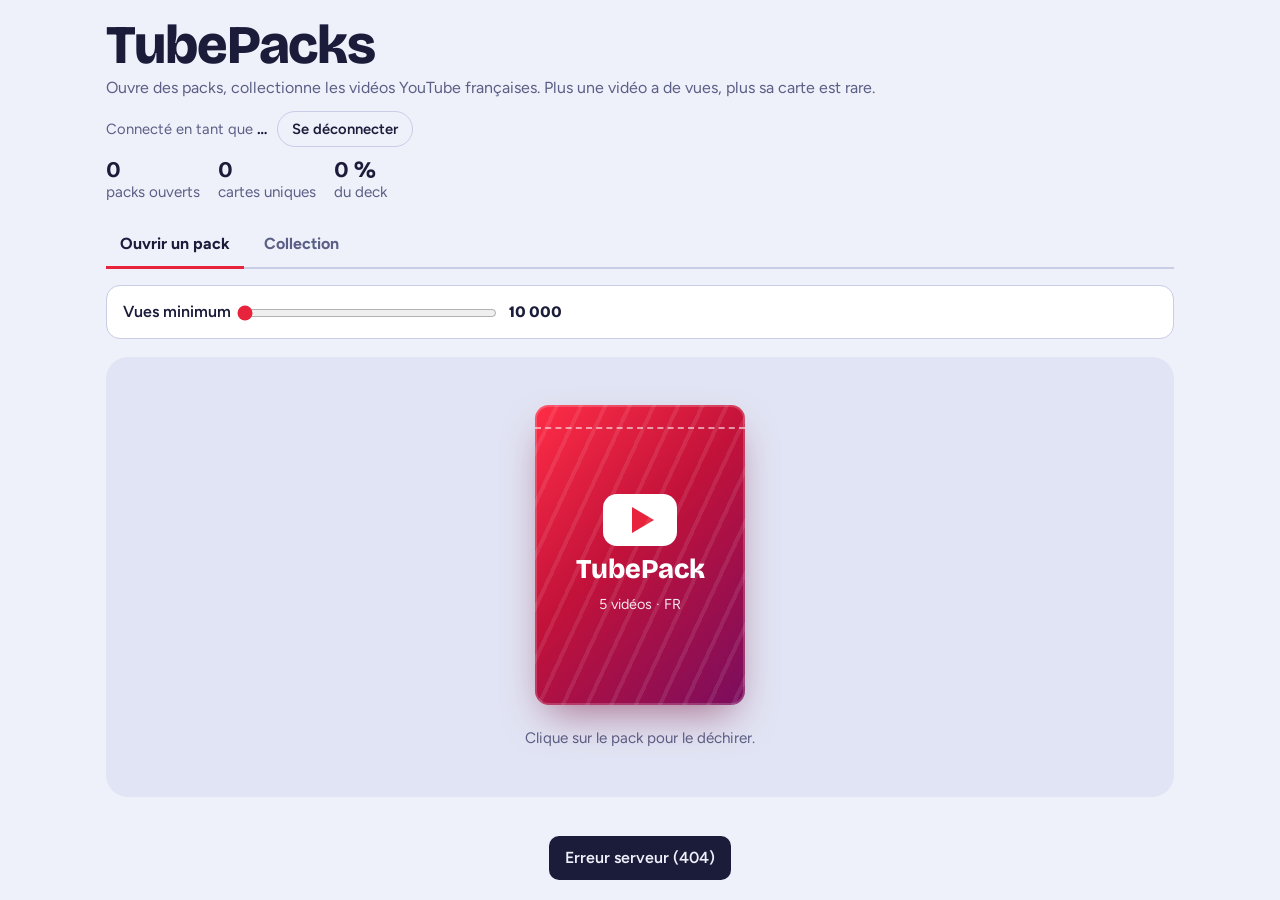
==== web/static/index.html @ 4125d437 "init" ====
<!DOCTYPE html>
<html lang="fr">
<head>
<meta charset="utf-8">
<meta name="viewport" content="width=device-width, initial-scale=1">
<title>TubePacks</title>
<link rel="icon" href="data:image/svg+xml,<svg xmlns=%22http://www.w3.org/2000/svg%22 viewBox=%220 0 100 100%22><text y=%22.9em%22 font-size=%2290%22>🎴</text></svg>">
<link rel="preconnect" href="https://fonts.googleapis.com">
<link rel="preconnect" href="https://fonts.gstatic.com" crossorigin>
<link href="https://fonts.googleapis.com/css2?family=Bricolage+Grotesque:opsz,wght@12..96,500;12..96,800&family=Figtree:wght@400;600;700&display=swap" rel="stylesheet">
<style>
:root{
  --bg:#EEF0FA; --table:#E1E4F4; --ink:#1A1C3A; --muted:#5B5F85; --line:#C9CDE6; --panel:#FFFFFF;
  --c:#8C97AB; --r:#2F8FE0; --e:#9B4DE8; --l:#E0A020; --m:#E8457A;
  --accent:#E8243C;
  --display:"Bricolage Grotesque", "Arial Rounded MT Bold", system-ui, sans-serif;
  --body:"Figtree", "Segoe UI", system-ui, sans-serif;
}
@media (prefers-color-scheme: dark){
  :root:not([data-theme="light"]){
    --bg:#12152E; --table:#1A1E40; --ink:#EDEEFF; --muted:#9EA3CF; --line:#2E3463; --panel:#20254D;
    --c:#A3AEC2; --r:#4AA8F5; --e:#B777F7; --l:#F5C04A; --m:#FF6B9A; --accent:#FF3B52;
  }
}
:root[data-theme="dark"]{
  --bg:#12152E; --table:#1A1E40; --ink:#EDEEFF; --muted:#9EA3CF; --line:#2E3463; --panel:#20254D;
  --c:#A3AEC2; --r:#4AA8F5; --e:#B777F7; --l:#F5C04A; --m:#FF6B9A; --accent:#FF3B52;
}
*{box-sizing:border-box}
html,body{margin:0}
body{background:var(--bg);color:var(--ink);font-family:var(--body);font-size:16px;line-height:1.5;min-height:100vh}
button{font:inherit;cursor:pointer}
:focus-visible{outline:3px solid var(--r);outline-offset:3px}
.wrap{max-width:1100px;margin:0 auto;padding:20px 16px 60px}

header{display:flex;flex-wrap:wrap;align-items:flex-end;justify-content:space-between;gap:16px;margin-bottom:18px}
h1{font-family:var(--display);font-weight:800;font-size:clamp(2rem,6vw,3.4rem);line-height:.95;margin:0;letter-spacing:-.02em}
h1 small{display:block;font-family:var(--body);font-weight:400;font-size:1rem;color:var(--muted);letter-spacing:0;margin-top:8px}
.stats{display:flex;gap:18px;color:var(--muted);font-size:.95rem}
.stats b{color:var(--ink);font-family:var(--display);font-size:1.4rem;display:block;line-height:1}

.tabs{display:flex;gap:6px;margin:0 0 16px;border-bottom:2px solid var(--line)}
.tabs button{background:none;border:0;padding:10px 14px;color:var(--muted);font-weight:700;border-bottom:3px solid transparent;margin-bottom:-2px}
.tabs button[aria-selected="true"]{color:var(--ink);border-color:var(--accent)}

.controls{display:flex;flex-wrap:wrap;gap:14px 24px;align-items:center;background:var(--panel);border:1px solid var(--line);border-radius:14px;padding:14px 16px;margin-bottom:18px}
.controls label{font-weight:600}
.controls input[type=range]{width:min(260px,60vw);accent-color:var(--accent);vertical-align:middle}
.controls output{font-family:var(--display);font-weight:800;margin-left:6px}
.pool{color:var(--muted);font-size:.92rem}
.ghost{background:transparent;border:1px solid var(--line);color:var(--ink);border-radius:999px;padding:6px 14px;font-weight:600}
.ghost:hover{border-color:var(--ink)}

/* Table / pack */
.table{background:var(--table);border-radius:22px;padding:28px 16px;min-height:440px;display:flex;flex-direction:column;align-items:center;justify-content:center;gap:22px;position:relative;overflow:hidden}
.pack{width:210px;height:300px;border:0;padding:0;border-radius:14px;position:relative;background:
  linear-gradient(135deg,#FF2D46 0%,#C2123A 45%,#7A0D5E 100%);color:#fff;box-shadow:0 18px 40px -12px rgba(120,10,50,.55), inset 0 0 0 2px rgba(255,255,255,.18);
  display:flex;flex-direction:column;align-items:center;justify-content:center;gap:10px;transition:transform .2s}
.pack::before{content:"";position:absolute;inset:0;border-radius:inherit;background:repeating-linear-gradient(115deg,rgba(255,255,255,0) 0 18px,rgba(255,255,255,.09) 18px 22px);pointer-events:none}
.pack::after{content:"";position:absolute;left:0;right:0;top:22px;border-top:2px dashed rgba(255,255,255,.55)}
.pack:hover{transform:translateY(-4px) rotate(-1.5deg)}
.pack .play{width:74px;height:52px;background:#fff;border-radius:14px;display:grid;place-items:center}
.pack .play i{width:0;height:0;border-left:22px solid #E8243C;border-top:13px solid transparent;border-bottom:13px solid transparent;margin-left:5px}
.pack .pname{font-family:var(--display);font-weight:800;font-size:1.7rem;line-height:1}
.pack .psub{font-size:.9rem;opacity:.9}
.pack.tearing{animation:tear .55s ease-in forwards}
@keyframes tear{30%{transform:scale(1.06) rotate(2deg)}100%{transform:translateY(-40px) scale(.7);opacity:0}}
.hint{color:var(--muted);font-size:.95rem;margin:0;text-align:center}

.hand{display:flex;flex-wrap:wrap;justify-content:center;gap:14px;perspective:1200px}
.slot{width:180px;height:262px;position:relative;cursor:pointer;animation:deal .45s backwards}
@keyframes deal{from{transform:translateY(60px) scale(.8);opacity:0}}
.inner{position:absolute;inset:0;transform-style:preserve-3d;transition:transform .6s cubic-bezier(.2,.8,.2,1)}
.slot.flipped{cursor:default}
.slot.flipped .inner{transform:rotateY(180deg)}
.face{position:absolute;inset:0;-webkit-backface-visibility:hidden;backface-visibility:hidden;border-radius:14px}
.back{background:linear-gradient(135deg,#C2123A,#5A0C4A);box-shadow:inset 0 0 0 6px rgba(255,255,255,.14);display:grid;place-items:center}
.back span{width:56px;height:40px;background:rgba(255,255,255,.9);border-radius:11px;display:grid;place-items:center}
.back span i{border-left:17px solid #C2123A;border-top:10px solid transparent;border-bottom:10px solid transparent;margin-left:4px}
.front{transform:rotateY(180deg)}

/* Card */
.card{--t:var(--c);width:100%;height:100%;border-radius:14px;background:var(--panel);border:3px solid var(--t);display:flex;flex-direction:column;overflow:hidden;text-align:left;position:relative;color:var(--ink)}
.card.R{--t:var(--r)} .card.E{--t:var(--e)} .card.L{--t:var(--l)} .card.M{--t:var(--m)}
.card.M::after,.card.L::after{content:"";position:absolute;inset:0;pointer-events:none;mix-blend-mode:overlay;opacity:.55;
  background:linear-gradient(115deg,transparent 20%,rgba(255,255,255,.7) 35%,transparent 50%,rgba(255,200,255,.5) 65%,transparent 80%);background-size:250% 100%;animation:shine 3.2s linear infinite}
.card.M::after{background:linear-gradient(115deg,#ff6b9a55,#ffd16655,#6bffd955,#6b8cff55,#e36bff55,#ff6b9a55);background-size:300% 100%;opacity:.8;mix-blend-mode:color-dodge}
@keyframes shine{to{background-position:-250% 0}}
.thumb{aspect-ratio:16/9;display:grid;place-items:center;font-size:2.4rem;position:relative;flex:none}
.thumb img{position:absolute;inset:0;width:100%;height:100%;object-fit:cover}
.thumb .dur{position:absolute;right:6px;bottom:6px;background:rgba(0,0,0,.75);color:#fff;font-size:.7rem;font-weight:700;padding:1px 5px;border-radius:4px}
.cbody{padding:8px 10px 10px;display:flex;flex-direction:column;gap:4px;flex:1;min-height:0}
.ctitle{font-weight:700;font-size:.9rem;line-height:1.2;display:-webkit-box;-webkit-line-clamp:3;-webkit-box-orient:vertical;overflow:hidden}
.cchan{color:var(--muted);font-size:.8rem;white-space:nowrap;overflow:hidden;text-overflow:ellipsis}
.cfoot{margin-top:auto;display:flex;flex-wrap:wrap;justify-content:space-between;align-items:baseline;gap:4px 6px}
.views{font-family:var(--display);font-weight:800;font-size:1.1rem;white-space:nowrap}
.likes{color:var(--muted);font-size:.75rem}
.views small{font-family:var(--body);font-weight:400;font-size:.72rem;color:var(--muted)}
.tier{font-size:.72rem;font-weight:700;color:#fff;background:var(--t);padding:2px 8px;border-radius:999px}
.card a{position:absolute;inset:0;z-index:2}
.card a span{position:absolute;width:1px;height:1px;overflow:hidden;clip:rect(0 0 0 0)}
.newbadge{position:absolute;top:6px;left:6px;z-index:3;background:var(--accent);color:#fff;font-size:.7rem;font-weight:800;padding:2px 7px;border-radius:6px}

.actions{display:flex;gap:10px;flex-wrap:wrap;justify-content:center}
.primary{background:var(--accent);color:#fff;border:0;border-radius:999px;padding:11px 22px;font-weight:700}
.primary:hover{filter:brightness(1.08)}

/* Odds */
.odds{display:flex;flex-wrap:wrap;gap:8px 16px;margin-top:14px;color:var(--muted);font-size:.88rem;justify-content:center}
.odds span::before{content:"";display:inline-block;width:10px;height:10px;border-radius:3px;background:var(--dot);margin-right:6px;vertical-align:-1px}

/* Collection */
.cgrid{display:grid;grid-template-columns:repeat(auto-fill,minmax(150px,1fr));gap:12px}
.cgrid .cell{height:230px;position:relative}
.cgrid .count{position:absolute;top:-6px;right:-6px;z-index:4;background:var(--ink);color:var(--bg);font-weight:800;font-size:.75rem;border-radius:999px;padding:1px 8px}
.locked{height:100%;border-radius:14px;border:2px dashed var(--line);display:flex;flex-direction:column;align-items:center;justify-content:center;gap:6px;color:var(--muted);font-size:.85rem;text-align:center;padding:10px}
.locked b{font-family:var(--display);font-size:1.6rem;color:var(--line)}
.filters{display:flex;flex-wrap:wrap;gap:8px;margin-bottom:14px}
.chip{background:var(--panel);border:1px solid var(--line);color:var(--ink);border-radius:999px;padding:5px 12px;font-size:.88rem;font-weight:600}
.chip[aria-pressed="true"]{background:var(--ink);color:var(--bg);border-color:var(--ink)}
.empty{padding:40px 10px;text-align:center;color:var(--muted)}

.note{margin-top:22px;color:var(--muted);font-size:.85rem;max-width:70ch}
.note code{background:var(--panel);border:1px solid var(--line);padding:0 4px;border-radius:4px}
.toast{position:fixed;left:50%;bottom:20px;transform:translateX(-50%);background:var(--ink);color:var(--bg);padding:10px 16px;border-radius:10px;font-weight:600;opacity:0;transition:opacity .25s;pointer-events:none;z-index:10}
.toast.show{opacity:1}
[hidden]{display:none!important}

@media (max-width:520px){
  .slot{width:44vw;height:64vw}
  .cgrid{grid-template-columns:repeat(2,1fr)}
}
@media (prefers-reduced-motion:reduce){
  *,*::before,*::after{animation:none!important;transition:none!important}
}

.userbar{display:flex;align-items:center;gap:10px;color:var(--muted);font-size:.92rem}
.userbar b{color:var(--ink)}
.more{display:flex;justify-content:center;margin-top:16px}
.status{font-size:.85rem;color:var(--muted)}
</style>
</head>
<body>
<div class="wrap">
  <header>
    <h1>TubePacks<small>Ouvre des packs, collectionne les vidéos YouTube françaises. Plus une vidéo a de vues, plus sa carte est rare.</small></h1>
    <div>
      <div class="userbar"><span>Connecté en tant que <b id="uname">…</b></span><button class="ghost" id="logout">Se déconnecter</button></div>
      <div class="stats" style="margin-top:12px">
        <div><b id="sPacks">0</b>packs ouverts</div>
        <div><b id="sOwned">0</b>cartes uniques</div>
        <div><b id="sPct">0 %</b>du deck</div>
      </div>
    </div>
  </header>

  <div class="tabs" role="tablist">
    <button role="tab" aria-selected="true" data-tab="open">Ouvrir un pack</button>
    <button role="tab" aria-selected="false" data-tab="coll">Collection</button>
  </div>

  <div class="controls">
    <div>
      <label for="minViews">Vues minimum</label>
      <input type="range" id="minViews" min="4" max="8.5" step="0.05" value="4">
      <output id="minOut">10 000</output>
    </div>
    <span class="pool" id="poolInfo"></span>
    <span style="flex:1"></span>
    <span class="status" id="crawlInfo"></span>
  </div>

  <section id="tab-open">
    <div class="table" id="table"></div>
    <div class="odds" id="odds"></div>
  </section>

  <section id="tab-coll" hidden>
    <div class="filters" id="collFilters"></div>
    <div class="cgrid" id="cgrid"></div>
    <div class="more" id="more"></div>
  </section>
</div>
<div class="toast" id="toast" role="status" aria-live="polite"></div>

<script>
(function(){
const CAT={musique:["🎵","#FF5E7E","#7B2FF7"],aventure:["🏔️","#2BC0A9","#1B4F9C"],divertissement:["🎮","#FFB23F","#FF4D4D"],humour:["😂","#FFD84D","#FF7A3D"],actu:["📰","#5AA9FF","#2B3A8F"],science:["🔬","#3DD6D0","#2656C9"],tech:["💻","#62E08A","#1C6B8A"],nature:["🌿","#7EDC6A","#2A6F3E"],autre:["▶️","#FF4D5E","#6B1A3A"]};
let TIERS=[],META={min_views:10000},minLog=4,collFilter="all",collCards=[],collShown=60,collTiers=[];

const $=s=>document.querySelector(s);
const fmt=n=>n>=1e9?(n/1e9).toLocaleString("fr-FR",{maximumFractionDigits:1})+" Md":n>=1e6?(n/1e6).toLocaleString("fr-FR",{maximumFractionDigits:1})+" M":n>=1e3?Math.round(n/1e3).toLocaleString("fr-FR")+" k":String(n);
const esc=s=>String(s).replace(/[&<>"']/g,c=>({"&":"&amp;","<":"&lt;",">":"&gt;",'"':"&quot;","'":"&#39;"}[c]));
const minViews=()=>Math.max(META.min_views,Math.round(Math.pow(10,minLog)));
const tierName=k=>(TIERS.find(t=>t.key===k)||{}).name||k;
function toast(m){const t=$("#toast");t.textContent=m;t.classList.add("show");clearTimeout(toast._t);toast._t=setTimeout(()=>t.classList.remove("show"),2400)}
try{const v=parseFloat(localStorage.getItem("tp:minLog"));if(v>=4&&v<=8.5)minLog=v}catch(e){}

async function api(path,body){
  const opts=body===undefined?{credentials:"same-origin"}:{method:"POST",credentials:"same-origin",headers:{"Content-Type":"application/json"},body:JSON.stringify(body)};
  const res=await fetch(path,opts);
  if(res.status===401){location.href="/login";throw new Error("401")}
  const data=await res.json().catch(()=>({}));
  if(!res.ok) throw new Error(typeof data.detail==="string"?data.detail:"Erreur serveur ("+res.status+")");
  return data;
}

function cardHTML(v){
  const [emo,a,b]=CAT[v.category]||CAT.autre, id=encodeURIComponent(v.id);
  return `<div class="card ${v.tier}">
    ${v.new?'<span class="newbadge">Nouveau</span>':""}
    <div class="thumb" style="background:linear-gradient(135deg,${a},${b})"><span aria-hidden="true">${emo}</span>
      <img src="https://i.ytimg.com/vi/${id}/mqdefault.jpg" alt="" loading="lazy"></div>
    <div class="cbody">
      <div class="ctitle">${esc(v.title)}</div>
      <div class="cchan">${esc(v.channel)}${v.year?" ("+esc(v.year)+")":""}</div>
      ${v.likes!=null?`<div class="likes">👍 ${fmt(v.likes)} j'aime</div>`:""}
      <div class="cfoot"><span class="views">${fmt(v.views)} <small>vues</small></span><span class="tier">${esc(tierName(v.tier))}</span></div>
    </div>
    <a href="https://youtu.be/${id}" target="_blank" rel="noopener"><span>Voir « ${esc(v.title)} » sur YouTube</span></a>
  </div>`;
}
// Miniature introuvable : on laisse le fond coloré (pas de onerror inline, compatible CSP)
document.addEventListener("error",e=>{if(e.target.tagName==="IMG"&&e.target.closest(".thumb"))e.target.remove()},true);

/* ---------- Pack ---------- */
function renderPack(){
  $("#table").innerHTML=`<button class="pack" id="packBtn" aria-label="Ouvrir un pack de 5 cartes">
      <span class="play"><i></i></span><span class="pname">TubePack</span><span class="psub">5 vidéos · FR</span></button>
    <p class="hint">Clique sur le pack pour le déchirer.</p>`;
  $("#packBtn").onclick=openPack;
}
async function openPack(){
  const btn=$("#packBtn"); btn.disabled=true; btn.classList.add("tearing");
  let data;
  try{[data]=await Promise.all([api("/api/packs/open",{min_views:minViews()}),new Promise(r=>setTimeout(r,520))])}
  catch(e){toast(e.message);renderPack();return}
  const hand=data.cards;
  $("#table").innerHTML=`<div class="hand">${hand.map((v,i)=>`
    <div class="slot" role="button" tabindex="0" style="animation-delay:${i*80}ms" aria-label="Retourner la carte ${i+1}">
      <div class="inner"><div class="face back"><span><i></i></span></div>
      <div class="face front">${cardHTML(v)}</div></div>
    </div>`).join("")}</div>
    <div class="actions"><button class="ghost" id="flipAll">Tout retourner</button><button class="primary" id="again">Ouvrir un autre pack</button></div>`;
  const slots=[...document.querySelectorAll(".slot")];
  slots.forEach((s,i)=>{
    s.addEventListener("click",e=>{if(!s.classList.contains("flipped")){e.preventDefault();s.classList.add("flipped");s.setAttribute("aria-label",hand[i].title);s.removeAttribute("role");s.removeAttribute("tabindex")}});
    s.addEventListener("keydown",e=>{if((e.key==="Enter"||e.key===" ")&&!s.classList.contains("flipped")){e.preventDefault();s.click()}});
  });
  $("#flipAll").onclick=()=>slots.forEach((s,i)=>setTimeout(()=>{if(!s.classList.contains("flipped"))s.click()},i*140));
  $("#again").onclick=renderPack;
  const best=hand[hand.length-1];
  if(best&&(best.tier==="M"||best.tier==="L"))toast(`Carte ${tierName(best.tier).toLowerCase()} dans ce pack !`);
  loadMe(); loadColl();
}

/* ---------- Collection ---------- */
async function loadColl(){
  try{const d=await api("/api/collection?min_views="+minViews());collCards=d.cards;collTiers=d.tiers;renderColl()}
  catch(e){if(e.message!=="401")toast(e.message)}
}
function renderColl(){
  const total=collTiers.reduce((s,t)=>s+t.total,0);
  $("#sPct").textContent=(total?Math.round(collCards.length/total*100):0)+" %";
  if($("#tab-coll").hidden)return;
  $("#collFilters").innerHTML=[{key:"all",name:"Toutes",owned:collCards.length,total},...collTiers].map(t=>
    `<button class="chip" data-f="${t.key}" aria-pressed="${collFilter===t.key}">${t.name} ${t.owned}/${t.total.toLocaleString("fr-FR")}</button>`).join("");
  document.querySelectorAll(".chip").forEach(c=>c.onclick=()=>{collFilter=c.dataset.f;collShown=60;renderColl()});
  const list=collFilter==="all"?collCards:collCards.filter(v=>v.tier===collFilter);
  $("#cgrid").innerHTML=list.length?list.slice(0,collShown).map(v=>`<div class="cell">${v.count>1?`<span class="count">×${v.count}</span>`:""}${cardHTML(v)}</div>`).join("")
    :`<p class="empty">Aucune carte ici pour l'instant. Ouvre des packs pour remplir ta collection.</p>`;
  $("#more").innerHTML=list.length>collShown?`<button class="ghost" id="moreBtn">Afficher plus (${list.length-collShown} restantes)</button>`:"";
  if($("#moreBtn"))$("#moreBtn").onclick=()=>{collShown+=60;renderColl()};
}

/* ---------- Infos ---------- */
async function loadMe(){
  try{const me=await api("/api/me");$("#uname").textContent=me.username;$("#sPacks").textContent=me.packs.toLocaleString("fr-FR");$("#sOwned").textContent=me.unique.toLocaleString("fr-FR")}catch(e){}
}
async function loadMeta(){
  try{
    META=await api("/api/meta");TIERS=META.tiers;syncSlider();
    $("#poolInfo").textContent=`${META.videos.toLocaleString("fr-FR")} vidéos au total`;
    if(META.last_crawl){const m=Math.round((Date.now()/1000-META.last_crawl)/60);$("#crawlInfo").textContent=`Dernière recherche de vidéos : il y a ${m<1?"moins d'une":m} min`}
    else $("#crawlInfo").textContent="Première recherche de vidéos en cours";
    const w=TIERS.reduce((s,t)=>s+t.weight,0),dots={M:"--m",L:"--l",E:"--e",R:"--r",C:"--c"};
    $("#odds").innerHTML=TIERS.slice().reverse().map(t=>`<span style="--dot:var(${dots[t.key]})">${t.name} (${fmt(Math.max(t.min,META.min_views))}+) : ${(t.weight/w*100).toLocaleString("fr-FR",{maximumFractionDigits:1})} %</span>`).join("");
  }catch(e){}
}

function syncSlider(){$("#minViews").value=minLog;$("#minOut").textContent=minViews().toLocaleString("fr-FR")}
let collTimer;
$("#minViews").addEventListener("input",e=>{
  minLog=parseFloat(e.target.value);try{localStorage.setItem("tp:minLog",minLog)}catch(err){}
  syncSlider();clearTimeout(collTimer);collTimer=setTimeout(loadColl,300);
});
document.querySelectorAll(".tabs button").forEach(b=>b.onclick=()=>{
  document.querySelectorAll(".tabs button").forEach(x=>x.setAttribute("aria-selected",x===b));
  $("#tab-open").hidden=b.dataset.tab!=="open";$("#tab-coll").hidden=b.dataset.tab!=="coll";
  if(b.dataset.tab==="coll")renderColl();else if(!document.querySelector(".hand"))renderPack();
});
$("#logout").onclick=async()=>{try{await api("/api/logout",{})}catch(e){}location.href="/login"};

syncSlider();renderPack();loadMe();loadMeta();loadColl();
setInterval(loadMeta,60000);
})();
</script>
</body>
</html>
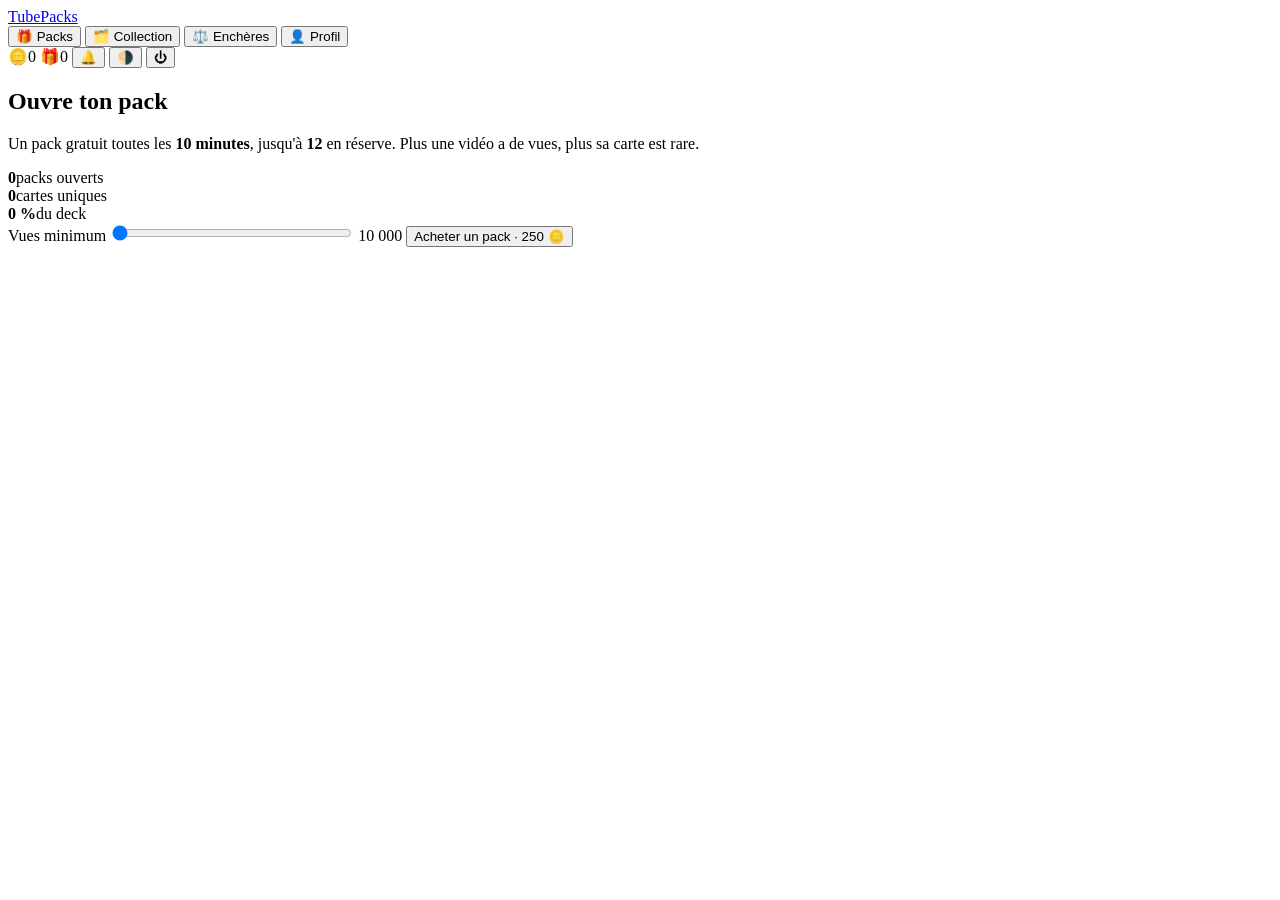
==== commit 7636bbf2: "changes" ====
--- a/web/static/index.html
+++ b/web/static/index.html
@@ -7,303 +7,145 @@
 <link rel="icon" href="data:image/svg+xml,<svg xmlns=%22http://www.w3.org/2000/svg%22 viewBox=%220 0 100 100%22><text y=%22.9em%22 font-size=%2290%22>🎴</text></svg>">
 <link rel="preconnect" href="https://fonts.googleapis.com">
 <link rel="preconnect" href="https://fonts.gstatic.com" crossorigin>
-<link href="https://fonts.googleapis.com/css2?family=Bricolage+Grotesque:opsz,wght@12..96,500;12..96,800&family=Figtree:wght@400;600;700&display=swap" rel="stylesheet">
-<style>
-:root{
-  --bg:#EEF0FA; --table:#E1E4F4; --ink:#1A1C3A; --muted:#5B5F85; --line:#C9CDE6; --panel:#FFFFFF;
-  --c:#8C97AB; --r:#2F8FE0; --e:#9B4DE8; --l:#E0A020; --m:#E8457A;
-  --accent:#E8243C;
-  --display:"Bricolage Grotesque", "Arial Rounded MT Bold", system-ui, sans-serif;
-  --body:"Figtree", "Segoe UI", system-ui, sans-serif;
-}
-@media (prefers-color-scheme: dark){
-  :root:not([data-theme="light"]){
-    --bg:#12152E; --table:#1A1E40; --ink:#EDEEFF; --muted:#9EA3CF; --line:#2E3463; --panel:#20254D;
-    --c:#A3AEC2; --r:#4AA8F5; --e:#B777F7; --l:#F5C04A; --m:#FF6B9A; --accent:#FF3B52;
-  }
-}
-:root[data-theme="dark"]{
-  --bg:#12152E; --table:#1A1E40; --ink:#EDEEFF; --muted:#9EA3CF; --line:#2E3463; --panel:#20254D;
-  --c:#A3AEC2; --r:#4AA8F5; --e:#B777F7; --l:#F5C04A; --m:#FF6B9A; --accent:#FF3B52;
-}
-*{box-sizing:border-box}
-html,body{margin:0}
-body{background:var(--bg);color:var(--ink);font-family:var(--body);font-size:16px;line-height:1.5;min-height:100vh}
-button{font:inherit;cursor:pointer}
-:focus-visible{outline:3px solid var(--r);outline-offset:3px}
-.wrap{max-width:1100px;margin:0 auto;padding:20px 16px 60px}
-
-header{display:flex;flex-wrap:wrap;align-items:flex-end;justify-content:space-between;gap:16px;margin-bottom:18px}
-h1{font-family:var(--display);font-weight:800;font-size:clamp(2rem,6vw,3.4rem);line-height:.95;margin:0;letter-spacing:-.02em}
-h1 small{display:block;font-family:var(--body);font-weight:400;font-size:1rem;color:var(--muted);letter-spacing:0;margin-top:8px}
-.stats{display:flex;gap:18px;color:var(--muted);font-size:.95rem}
-.stats b{color:var(--ink);font-family:var(--display);font-size:1.4rem;display:block;line-height:1}
-
-.tabs{display:flex;gap:6px;margin:0 0 16px;border-bottom:2px solid var(--line)}
-.tabs button{background:none;border:0;padding:10px 14px;color:var(--muted);font-weight:700;border-bottom:3px solid transparent;margin-bottom:-2px}
-.tabs button[aria-selected="true"]{color:var(--ink);border-color:var(--accent)}
-
-.controls{display:flex;flex-wrap:wrap;gap:14px 24px;align-items:center;background:var(--panel);border:1px solid var(--line);border-radius:14px;padding:14px 16px;margin-bottom:18px}
-.controls label{font-weight:600}
-.controls input[type=range]{width:min(260px,60vw);accent-color:var(--accent);vertical-align:middle}
-.controls output{font-family:var(--display);font-weight:800;margin-left:6px}
-.pool{color:var(--muted);font-size:.92rem}
-.ghost{background:transparent;border:1px solid var(--line);color:var(--ink);border-radius:999px;padding:6px 14px;font-weight:600}
-.ghost:hover{border-color:var(--ink)}
-
-/* Table / pack */
-.table{background:var(--table);border-radius:22px;padding:28px 16px;min-height:440px;display:flex;flex-direction:column;align-items:center;justify-content:center;gap:22px;position:relative;overflow:hidden}
-.pack{width:210px;height:300px;border:0;padding:0;border-radius:14px;position:relative;background:
-  linear-gradient(135deg,#FF2D46 0%,#C2123A 45%,#7A0D5E 100%);color:#fff;box-shadow:0 18px 40px -12px rgba(120,10,50,.55), inset 0 0 0 2px rgba(255,255,255,.18);
-  display:flex;flex-direction:column;align-items:center;justify-content:center;gap:10px;transition:transform .2s}
-.pack::before{content:"";position:absolute;inset:0;border-radius:inherit;background:repeating-linear-gradient(115deg,rgba(255,255,255,0) 0 18px,rgba(255,255,255,.09) 18px 22px);pointer-events:none}
-.pack::after{content:"";position:absolute;left:0;right:0;top:22px;border-top:2px dashed rgba(255,255,255,.55)}
-.pack:hover{transform:translateY(-4px) rotate(-1.5deg)}
-.pack .play{width:74px;height:52px;background:#fff;border-radius:14px;display:grid;place-items:center}
-.pack .play i{width:0;height:0;border-left:22px solid #E8243C;border-top:13px solid transparent;border-bottom:13px solid transparent;margin-left:5px}
-.pack .pname{font-family:var(--display);font-weight:800;font-size:1.7rem;line-height:1}
-.pack .psub{font-size:.9rem;opacity:.9}
-.pack.tearing{animation:tear .55s ease-in forwards}
-@keyframes tear{30%{transform:scale(1.06) rotate(2deg)}100%{transform:translateY(-40px) scale(.7);opacity:0}}
-.hint{color:var(--muted);font-size:.95rem;margin:0;text-align:center}
-
-.hand{display:flex;flex-wrap:wrap;justify-content:center;gap:14px;perspective:1200px}
-.slot{width:180px;height:262px;position:relative;cursor:pointer;animation:deal .45s backwards}
-@keyframes deal{from{transform:translateY(60px) scale(.8);opacity:0}}
-.inner{position:absolute;inset:0;transform-style:preserve-3d;transition:transform .6s cubic-bezier(.2,.8,.2,1)}
-.slot.flipped{cursor:default}
-.slot.flipped .inner{transform:rotateY(180deg)}
-.face{position:absolute;inset:0;-webkit-backface-visibility:hidden;backface-visibility:hidden;border-radius:14px}
-.back{background:linear-gradient(135deg,#C2123A,#5A0C4A);box-shadow:inset 0 0 0 6px rgba(255,255,255,.14);display:grid;place-items:center}
-.back span{width:56px;height:40px;background:rgba(255,255,255,.9);border-radius:11px;display:grid;place-items:center}
-.back span i{border-left:17px solid #C2123A;border-top:10px solid transparent;border-bottom:10px solid transparent;margin-left:4px}
-.front{transform:rotateY(180deg)}
-
-/* Card */
-.card{--t:var(--c);width:100%;height:100%;border-radius:14px;background:var(--panel);border:3px solid var(--t);display:flex;flex-direction:column;overflow:hidden;text-align:left;position:relative;color:var(--ink)}
-.card.R{--t:var(--r)} .card.E{--t:var(--e)} .card.L{--t:var(--l)} .card.M{--t:var(--m)}
-.card.M::after,.card.L::after{content:"";position:absolute;inset:0;pointer-events:none;mix-blend-mode:overlay;opacity:.55;
-  background:linear-gradient(115deg,transparent 20%,rgba(255,255,255,.7) 35%,transparent 50%,rgba(255,200,255,.5) 65%,transparent 80%);background-size:250% 100%;animation:shine 3.2s linear infinite}
-.card.M::after{background:linear-gradient(115deg,#ff6b9a55,#ffd16655,#6bffd955,#6b8cff55,#e36bff55,#ff6b9a55);background-size:300% 100%;opacity:.8;mix-blend-mode:color-dodge}
-@keyframes shine{to{background-position:-250% 0}}
-.thumb{aspect-ratio:16/9;display:grid;place-items:center;font-size:2.4rem;position:relative;flex:none}
-.thumb img{position:absolute;inset:0;width:100%;height:100%;object-fit:cover}
-.thumb .dur{position:absolute;right:6px;bottom:6px;background:rgba(0,0,0,.75);color:#fff;font-size:.7rem;font-weight:700;padding:1px 5px;border-radius:4px}
-.cbody{padding:8px 10px 10px;display:flex;flex-direction:column;gap:4px;flex:1;min-height:0}
-.ctitle{font-weight:700;font-size:.9rem;line-height:1.2;display:-webkit-box;-webkit-line-clamp:3;-webkit-box-orient:vertical;overflow:hidden}
-.cchan{color:var(--muted);font-size:.8rem;white-space:nowrap;overflow:hidden;text-overflow:ellipsis}
-.cfoot{margin-top:auto;display:flex;flex-wrap:wrap;justify-content:space-between;align-items:baseline;gap:4px 6px}
-.views{font-family:var(--display);font-weight:800;font-size:1.1rem;white-space:nowrap}
-.likes{color:var(--muted);font-size:.75rem}
-.views small{font-family:var(--body);font-weight:400;font-size:.72rem;color:var(--muted)}
-.tier{font-size:.72rem;font-weight:700;color:#fff;background:var(--t);padding:2px 8px;border-radius:999px}
-.card a{position:absolute;inset:0;z-index:2}
-.card a span{position:absolute;width:1px;height:1px;overflow:hidden;clip:rect(0 0 0 0)}
-.newbadge{position:absolute;top:6px;left:6px;z-index:3;background:var(--accent);color:#fff;font-size:.7rem;font-weight:800;padding:2px 7px;border-radius:6px}
-
-.actions{display:flex;gap:10px;flex-wrap:wrap;justify-content:center}
-.primary{background:var(--accent);color:#fff;border:0;border-radius:999px;padding:11px 22px;font-weight:700}
-.primary:hover{filter:brightness(1.08)}
-
-/* Odds */
-.odds{display:flex;flex-wrap:wrap;gap:8px 16px;margin-top:14px;color:var(--muted);font-size:.88rem;justify-content:center}
-.odds span::before{content:"";display:inline-block;width:10px;height:10px;border-radius:3px;background:var(--dot);margin-right:6px;vertical-align:-1px}
-
-/* Collection */
-.cgrid{display:grid;grid-template-columns:repeat(auto-fill,minmax(150px,1fr));gap:12px}
-.cgrid .cell{height:230px;position:relative}
-.cgrid .count{position:absolute;top:-6px;right:-6px;z-index:4;background:var(--ink);color:var(--bg);font-weight:800;font-size:.75rem;border-radius:999px;padding:1px 8px}
-.locked{height:100%;border-radius:14px;border:2px dashed var(--line);display:flex;flex-direction:column;align-items:center;justify-content:center;gap:6px;color:var(--muted);font-size:.85rem;text-align:center;padding:10px}
-.locked b{font-family:var(--display);font-size:1.6rem;color:var(--line)}
-.filters{display:flex;flex-wrap:wrap;gap:8px;margin-bottom:14px}
-.chip{background:var(--panel);border:1px solid var(--line);color:var(--ink);border-radius:999px;padding:5px 12px;font-size:.88rem;font-weight:600}
-.chip[aria-pressed="true"]{background:var(--ink);color:var(--bg);border-color:var(--ink)}
-.empty{padding:40px 10px;text-align:center;color:var(--muted)}
-
-.note{margin-top:22px;color:var(--muted);font-size:.85rem;max-width:70ch}
-.note code{background:var(--panel);border:1px solid var(--line);padding:0 4px;border-radius:4px}
-.toast{position:fixed;left:50%;bottom:20px;transform:translateX(-50%);background:var(--ink);color:var(--bg);padding:10px 16px;border-radius:10px;font-weight:600;opacity:0;transition:opacity .25s;pointer-events:none;z-index:10}
-.toast.show{opacity:1}
-[hidden]{display:none!important}
-
-@media (max-width:520px){
-  .slot{width:44vw;height:64vw}
-  .cgrid{grid-template-columns:repeat(2,1fr)}
-}
-@media (prefers-reduced-motion:reduce){
-  *,*::before,*::after{animation:none!important;transition:none!important}
-}
-
-.userbar{display:flex;align-items:center;gap:10px;color:var(--muted);font-size:.92rem}
-.userbar b{color:var(--ink)}
-.more{display:flex;justify-content:center;margin-top:16px}
-.status{font-size:.85rem;color:var(--muted)}
-</style>
+<link href="https://fonts.googleapis.com/css2?family=Bricolage+Grotesque:opsz,wght@12..96,500;12..96,800&family=Figtree:wght@400;600;700;800&display=swap" rel="stylesheet">
+<link rel="stylesheet" href="/static/app.css">
 </head>
 <body>
+
+<div class="topbar">
+  <div class="topin">
+    <a class="brand" href="/"><span class="mark" aria-hidden="true"><i></i></span>TubePacks</a>
+    <nav class="tabs" id="nav" aria-label="Sections">
+      <button data-view="packs" aria-current="true">🎁 Packs</button>
+      <button data-view="coll">🗂️ Collection</button>
+      <button data-view="market">⚖️ Enchères</button>
+      <button data-view="profile">👤 Profil</button>
+      <button data-view="admin" hidden>🛠️ Admin</button>
+    </nav>
+    <div class="wallet">
+      <span class="pill coins" title="Pièces"><span aria-hidden="true">🪙</span><span id="wCoins">0</span></span>
+      <span class="pill tick" title="Packs disponibles"><span aria-hidden="true">🎁</span><span id="wPacks">0</span><small id="wTimer"></small></span>
+      <button class="iconbtn" id="bell" aria-label="Notifications">🔔<span class="dot" id="bellDot" hidden>0</span></button>
+      <button class="iconbtn" id="themeBtn" aria-label="Changer de thème">🌗</button>
+      <button class="iconbtn" id="logout" aria-label="Se déconnecter">⏻</button>
+    </div>
+  </div>
+</div>
+
 <div class="wrap">
-  <header>
-    <h1>TubePacks<small>Ouvre des packs, collectionne les vidéos YouTube françaises. Plus une vidéo a de vues, plus sa carte est rare.</small></h1>
-    <div>
-      <div class="userbar"><span>Connecté en tant que <b id="uname">…</b></span><button class="ghost" id="logout">Se déconnecter</button></div>
-      <div class="stats" style="margin-top:12px">
-        <div><b id="sPacks">0</b>packs ouverts</div>
-        <div><b id="sOwned">0</b>cartes uniques</div>
-        <div><b id="sPct">0 %</b>du deck</div>
+
+  <!-- ====== PACKS ====== -->
+  <section id="view-packs">
+    <div class="hero">
+      <div>
+        <h1>Ouvre ton pack</h1>
+        <p>Un pack gratuit toutes les <b id="heroInterval">10 minutes</b>, jusqu'à <b id="heroMax">12</b> en réserve.
+           Plus une vidéo a de vues, plus sa carte est rare.</p>
+      </div>
+      <div class="stats" style="min-width:260px">
+        <div class="stat"><b id="sPacks">0</b><span>packs ouverts</span></div>
+        <div class="stat"><b id="sOwned">0</b><span>cartes uniques</span></div>
+        <div class="stat"><b id="sPct">0 %</b><span>du deck</span></div>
       </div>
     </div>
-  </header>
 
-  <div class="tabs" role="tablist">
-    <button role="tab" aria-selected="true" data-tab="open">Ouvrir un pack</button>
-    <button role="tab" aria-selected="false" data-tab="coll">Collection</button>
-  </div>
+    <div class="panel row" style="margin-bottom:16px">
+      <label class="field" style="flex-direction:row;align-items:center;gap:10px">
+        Vues minimum
+        <input type="range" id="minViews" min="4" max="8.5" step="0.05" value="4" style="width:min(240px,50vw)">
+        <output id="minOut" class="countdown">10 000</output>
+      </label>
+      <span class="spacer"></span>
+      <span class="note" id="poolInfo"></span>
+      <button class="btn small" id="buyPack">Acheter un pack · <span id="packPrice">250</span> 🪙</button>
+    </div>
 
-  <div class="controls">
-    <div>
-      <label for="minViews">Vues minimum</label>
-      <input type="range" id="minViews" min="4" max="8.5" step="0.05" value="4">
-      <output id="minOut">10 000</output>
-    </div>
-    <span class="pool" id="poolInfo"></span>
-    <span style="flex:1"></span>
-    <span class="status" id="crawlInfo"></span>
-  </div>
-
-  <section id="tab-open">
     <div class="table" id="table"></div>
     <div class="odds" id="odds"></div>
+    <p class="note" style="margin-top:14px" id="crawlInfo"></p>
   </section>
 
-  <section id="tab-coll" hidden>
-    <div class="filters" id="collFilters"></div>
+  <!-- ====== COLLECTION ====== -->
+  <section id="view-coll" hidden>
+    <div class="hero">
+      <div><h1>Ma collection</h1><p id="collSummary">…</p></div>
+    </div>
+    <div class="panel row" style="margin-bottom:16px">
+      <div class="chips" id="collFilters"></div>
+      <span class="spacer"></span>
+      <input type="search" id="collSearch" placeholder="Titre ou chaîne…" style="width:min(220px,50vw)">
+      <select id="collSort" style="width:auto">
+        <option value="views">Plus de vues</option>
+        <option value="viewsAsc">Moins de vues</option>
+        <option value="title">Titre A→Z</option>
+        <option value="count">Exemplaires</option>
+      </select>
+      <label class="chip" style="display:flex;align-items:center;gap:6px;cursor:pointer">
+        <input type="checkbox" id="onlyDupes" style="width:auto"> Doublons
+      </label>
+    </div>
     <div class="cgrid" id="cgrid"></div>
-    <div class="more" id="more"></div>
+    <div class="row" style="justify-content:center;margin-top:16px" id="more"></div>
   </section>
+
+  <!-- ====== ENCHÈRES ====== -->
+  <section id="view-market" hidden>
+    <div class="hero">
+      <div><h1>Hôtel des ventes</h1><p id="marketSub">Mets tes doublons aux enchères, rafle les cartes qui te manquent.</p></div>
+    </div>
+    <div class="row" style="margin-bottom:14px">
+      <div class="segmented" id="marketTabs">
+        <button data-m="all" aria-pressed="true">Toutes les ventes</button>
+        <button data-m="selling">Mes ventes</button>
+        <button data-m="bidding">Mes mises</button>
+        <button data-m="history">Historique</button>
+      </div>
+    </div>
+    <div class="panel row" id="marketFilters" style="margin-bottom:16px">
+      <div class="chips" id="marketTiers"></div>
+      <span class="spacer"></span>
+      <input type="search" id="marketSearch" placeholder="Titre ou chaîne…" style="width:min(220px,50vw)">
+      <select id="marketSort" style="width:auto">
+        <option value="ending">Fin imminente</option>
+        <option value="recent">Plus récentes</option>
+        <option value="cheap">Prix croissant</option>
+        <option value="rich">Prix décroissant</option>
+        <option value="views">Plus de vues</option>
+      </select>
+    </div>
+    <div class="agrid" id="agrid"></div>
+  </section>
+
+  <!-- ====== PROFIL ====== -->
+  <section id="view-profile" hidden>
+    <div id="profileBody"></div>
+  </section>
+
+  <!-- ====== ADMIN ====== -->
+  <section id="view-admin" hidden>
+    <div class="hero"><div><h1>Administration</h1><p>Réservé aux administrateurs : joueurs, économie, sources du worker et enchères.</p></div></div>
+    <div class="row" style="margin-bottom:14px">
+      <div class="segmented" id="adminTabs">
+        <button data-a="overview" aria-pressed="true">Vue d'ensemble</button>
+        <button data-a="users">Joueurs</button>
+        <button data-a="settings">Réglages</button>
+        <button data-a="sources">Sources</button>
+        <button data-a="auctions">Enchères</button>
+      </div>
+    </div>
+    <div id="adminBody"></div>
+  </section>
+
 </div>
+
 <div class="toast" id="toast" role="status" aria-live="polite"></div>
 
-<script>
-(function(){
-const CAT={musique:["🎵","#FF5E7E","#7B2FF7"],aventure:["🏔️","#2BC0A9","#1B4F9C"],divertissement:["🎮","#FFB23F","#FF4D4D"],humour:["😂","#FFD84D","#FF7A3D"],actu:["📰","#5AA9FF","#2B3A8F"],science:["🔬","#3DD6D0","#2656C9"],tech:["💻","#62E08A","#1C6B8A"],nature:["🌿","#7EDC6A","#2A6F3E"],autre:["▶️","#FF4D5E","#6B1A3A"]};
-let TIERS=[],META={min_views:10000},minLog=4,collFilter="all",collCards=[],collShown=60,collTiers=[];
+<dialog id="modal">
+  <div class="head"><h3 id="modalTitle">…</h3><button class="iconbtn" id="modalX" aria-label="Fermer">✕</button></div>
+  <div class="body" id="modalBody"></div>
+  <div class="foot" id="modalFoot"></div>
+</dialog>
 
-const $=s=>document.querySelector(s);
-const fmt=n=>n>=1e9?(n/1e9).toLocaleString("fr-FR",{maximumFractionDigits:1})+" Md":n>=1e6?(n/1e6).toLocaleString("fr-FR",{maximumFractionDigits:1})+" M":n>=1e3?Math.round(n/1e3).toLocaleString("fr-FR")+" k":String(n);
-const esc=s=>String(s).replace(/[&<>"']/g,c=>({"&":"&amp;","<":"&lt;",">":"&gt;",'"':"&quot;","'":"&#39;"}[c]));
-const minViews=()=>Math.max(META.min_views,Math.round(Math.pow(10,minLog)));
-const tierName=k=>(TIERS.find(t=>t.key===k)||{}).name||k;
-function toast(m){const t=$("#toast");t.textContent=m;t.classList.add("show");clearTimeout(toast._t);toast._t=setTimeout(()=>t.classList.remove("show"),2400)}
-try{const v=parseFloat(localStorage.getItem("tp:minLog"));if(v>=4&&v<=8.5)minLog=v}catch(e){}
-
-async function api(path,body){
-  const opts=body===undefined?{credentials:"same-origin"}:{method:"POST",credentials:"same-origin",headers:{"Content-Type":"application/json"},body:JSON.stringify(body)};
-  const res=await fetch(path,opts);
-  if(res.status===401){location.href="/login";throw new Error("401")}
-  const data=await res.json().catch(()=>({}));
-  if(!res.ok) throw new Error(typeof data.detail==="string"?data.detail:"Erreur serveur ("+res.status+")");
-  return data;
-}
-
-function cardHTML(v){
-  const [emo,a,b]=CAT[v.category]||CAT.autre, id=encodeURIComponent(v.id);
-  return `<div class="card ${v.tier}">
-    ${v.new?'<span class="newbadge">Nouveau</span>':""}
-    <div class="thumb" style="background:linear-gradient(135deg,${a},${b})"><span aria-hidden="true">${emo}</span>
-      <img src="https://i.ytimg.com/vi/${id}/mqdefault.jpg" alt="" loading="lazy"></div>
-    <div class="cbody">
-      <div class="ctitle">${esc(v.title)}</div>
-      <div class="cchan">${esc(v.channel)}${v.year?" ("+esc(v.year)+")":""}</div>
-      ${v.likes!=null?`<div class="likes">👍 ${fmt(v.likes)} j'aime</div>`:""}
-      <div class="cfoot"><span class="views">${fmt(v.views)} <small>vues</small></span><span class="tier">${esc(tierName(v.tier))}</span></div>
-    </div>
-    <a href="https://youtu.be/${id}" target="_blank" rel="noopener"><span>Voir « ${esc(v.title)} » sur YouTube</span></a>
-  </div>`;
-}
-// Miniature introuvable : on laisse le fond coloré (pas de onerror inline, compatible CSP)
-document.addEventListener("error",e=>{if(e.target.tagName==="IMG"&&e.target.closest(".thumb"))e.target.remove()},true);
-
-/* ---------- Pack ---------- */
-function renderPack(){
-  $("#table").innerHTML=`<button class="pack" id="packBtn" aria-label="Ouvrir un pack de 5 cartes">
-      <span class="play"><i></i></span><span class="pname">TubePack</span><span class="psub">5 vidéos · FR</span></button>
-    <p class="hint">Clique sur le pack pour le déchirer.</p>`;
-  $("#packBtn").onclick=openPack;
-}
-async function openPack(){
-  const btn=$("#packBtn"); btn.disabled=true; btn.classList.add("tearing");
-  let data;
-  try{[data]=await Promise.all([api("/api/packs/open",{min_views:minViews()}),new Promise(r=>setTimeout(r,520))])}
-  catch(e){toast(e.message);renderPack();return}
-  const hand=data.cards;
-  $("#table").innerHTML=`<div class="hand">${hand.map((v,i)=>`
-    <div class="slot" role="button" tabindex="0" style="animation-delay:${i*80}ms" aria-label="Retourner la carte ${i+1}">
-      <div class="inner"><div class="face back"><span><i></i></span></div>
-      <div class="face front">${cardHTML(v)}</div></div>
-    </div>`).join("")}</div>
-    <div class="actions"><button class="ghost" id="flipAll">Tout retourner</button><button class="primary" id="again">Ouvrir un autre pack</button></div>`;
-  const slots=[...document.querySelectorAll(".slot")];
-  slots.forEach((s,i)=>{
-    s.addEventListener("click",e=>{if(!s.classList.contains("flipped")){e.preventDefault();s.classList.add("flipped");s.setAttribute("aria-label",hand[i].title);s.removeAttribute("role");s.removeAttribute("tabindex")}});
-    s.addEventListener("keydown",e=>{if((e.key==="Enter"||e.key===" ")&&!s.classList.contains("flipped")){e.preventDefault();s.click()}});
-  });
-  $("#flipAll").onclick=()=>slots.forEach((s,i)=>setTimeout(()=>{if(!s.classList.contains("flipped"))s.click()},i*140));
-  $("#again").onclick=renderPack;
-  const best=hand[hand.length-1];
-  if(best&&(best.tier==="M"||best.tier==="L"))toast(`Carte ${tierName(best.tier).toLowerCase()} dans ce pack !`);
-  loadMe(); loadColl();
-}
-
-/* ---------- Collection ---------- */
-async function loadColl(){
-  try{const d=await api("/api/collection?min_views="+minViews());collCards=d.cards;collTiers=d.tiers;renderColl()}
-  catch(e){if(e.message!=="401")toast(e.message)}
-}
-function renderColl(){
-  const total=collTiers.reduce((s,t)=>s+t.total,0);
-  $("#sPct").textContent=(total?Math.round(collCards.length/total*100):0)+" %";
-  if($("#tab-coll").hidden)return;
-  $("#collFilters").innerHTML=[{key:"all",name:"Toutes",owned:collCards.length,total},...collTiers].map(t=>
-    `<button class="chip" data-f="${t.key}" aria-pressed="${collFilter===t.key}">${t.name} ${t.owned}/${t.total.toLocaleString("fr-FR")}</button>`).join("");
-  document.querySelectorAll(".chip").forEach(c=>c.onclick=()=>{collFilter=c.dataset.f;collShown=60;renderColl()});
-  const list=collFilter==="all"?collCards:collCards.filter(v=>v.tier===collFilter);
-  $("#cgrid").innerHTML=list.length?list.slice(0,collShown).map(v=>`<div class="cell">${v.count>1?`<span class="count">×${v.count}</span>`:""}${cardHTML(v)}</div>`).join("")
-    :`<p class="empty">Aucune carte ici pour l'instant. Ouvre des packs pour remplir ta collection.</p>`;
-  $("#more").innerHTML=list.length>collShown?`<button class="ghost" id="moreBtn">Afficher plus (${list.length-collShown} restantes)</button>`:"";
-  if($("#moreBtn"))$("#moreBtn").onclick=()=>{collShown+=60;renderColl()};
-}
-
-/* ---------- Infos ---------- */
-async function loadMe(){
-  try{const me=await api("/api/me");$("#uname").textContent=me.username;$("#sPacks").textContent=me.packs.toLocaleString("fr-FR");$("#sOwned").textContent=me.unique.toLocaleString("fr-FR")}catch(e){}
-}
-async function loadMeta(){
-  try{
-    META=await api("/api/meta");TIERS=META.tiers;syncSlider();
-    $("#poolInfo").textContent=`${META.videos.toLocaleString("fr-FR")} vidéos au total`;
-    if(META.last_crawl){const m=Math.round((Date.now()/1000-META.last_crawl)/60);$("#crawlInfo").textContent=`Dernière recherche de vidéos : il y a ${m<1?"moins d'une":m} min`}
-    else $("#crawlInfo").textContent="Première recherche de vidéos en cours";
-    const w=TIERS.reduce((s,t)=>s+t.weight,0),dots={M:"--m",L:"--l",E:"--e",R:"--r",C:"--c"};
-    $("#odds").innerHTML=TIERS.slice().reverse().map(t=>`<span style="--dot:var(${dots[t.key]})">${t.name} (${fmt(Math.max(t.min,META.min_views))}+) : ${(t.weight/w*100).toLocaleString("fr-FR",{maximumFractionDigits:1})} %</span>`).join("");
-  }catch(e){}
-}
-
-function syncSlider(){$("#minViews").value=minLog;$("#minOut").textContent=minViews().toLocaleString("fr-FR")}
-let collTimer;
-$("#minViews").addEventListener("input",e=>{
-  minLog=parseFloat(e.target.value);try{localStorage.setItem("tp:minLog",minLog)}catch(err){}
-  syncSlider();clearTimeout(collTimer);collTimer=setTimeout(loadColl,300);
-});
-document.querySelectorAll(".tabs button").forEach(b=>b.onclick=()=>{
-  document.querySelectorAll(".tabs button").forEach(x=>x.setAttribute("aria-selected",x===b));
-  $("#tab-open").hidden=b.dataset.tab!=="open";$("#tab-coll").hidden=b.dataset.tab!=="coll";
-  if(b.dataset.tab==="coll")renderColl();else if(!document.querySelector(".hand"))renderPack();
-});
-$("#logout").onclick=async()=>{try{await api("/api/logout",{})}catch(e){}location.href="/login"};
-
-syncSlider();renderPack();loadMe();loadMeta();loadColl();
-setInterval(loadMeta,60000);
-})();
-</script>
+<script src="/static/app.js"></script>
 </body>
 </html>
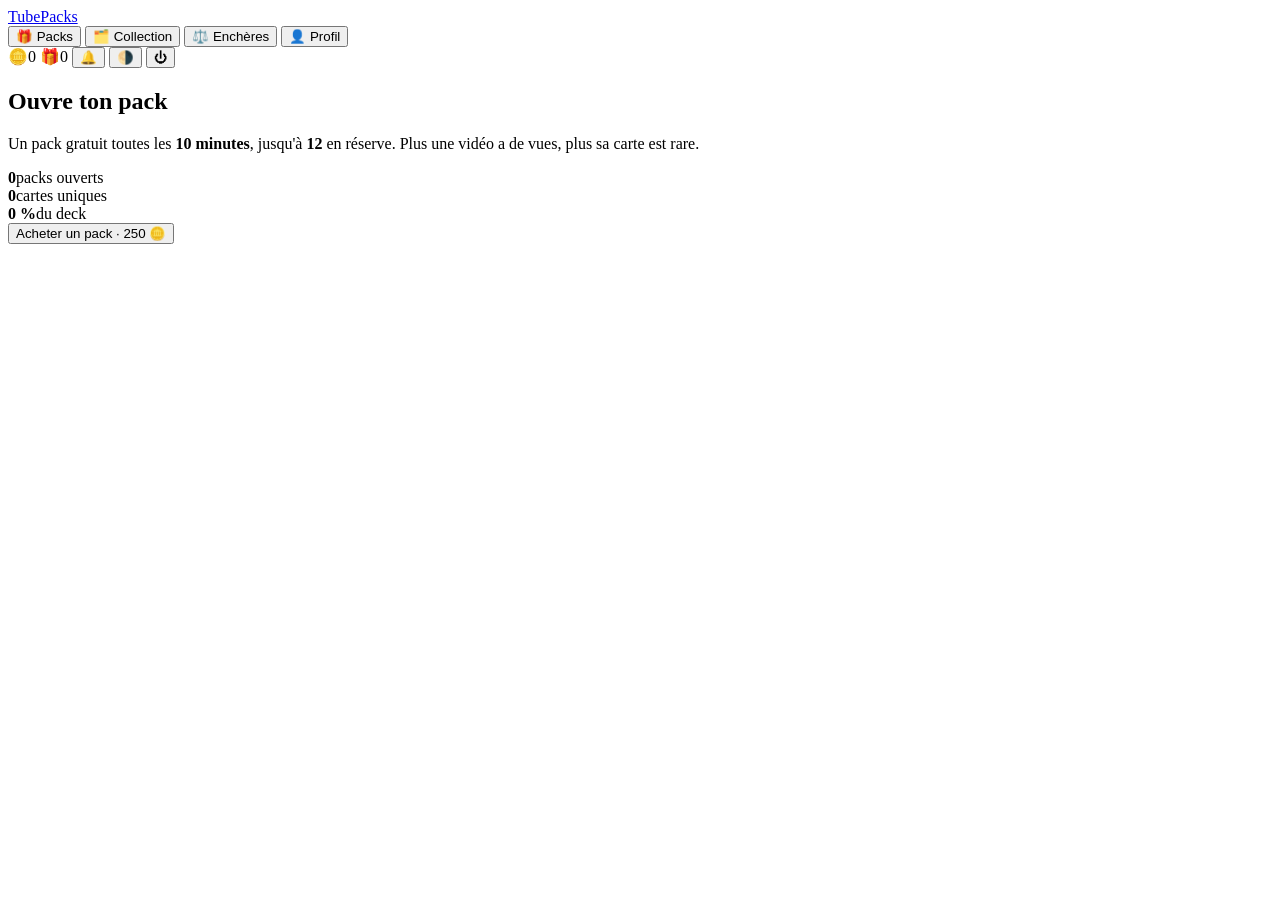
==== commit 2917ec43: "cursor" ====
--- a/web/static/index.html
+++ b/web/static/index.html
@@ -50,13 +50,8 @@
     </div>
 
     <div class="panel row" style="margin-bottom:16px">
-      <label class="field" style="flex-direction:row;align-items:center;gap:10px">
-        Vues minimum
-        <input type="range" id="minViews" min="4" max="8.5" step="0.05" value="4" style="width:min(240px,50vw)">
-        <output id="minOut" class="countdown">10 000</output>
-      </label>
+      <span class="note" id="poolInfo"></span>
       <span class="spacer"></span>
-      <span class="note" id="poolInfo"></span>
       <button class="btn small" id="buyPack">Acheter un pack · <span id="packPrice">250</span> 🪙</button>
     </div>
 
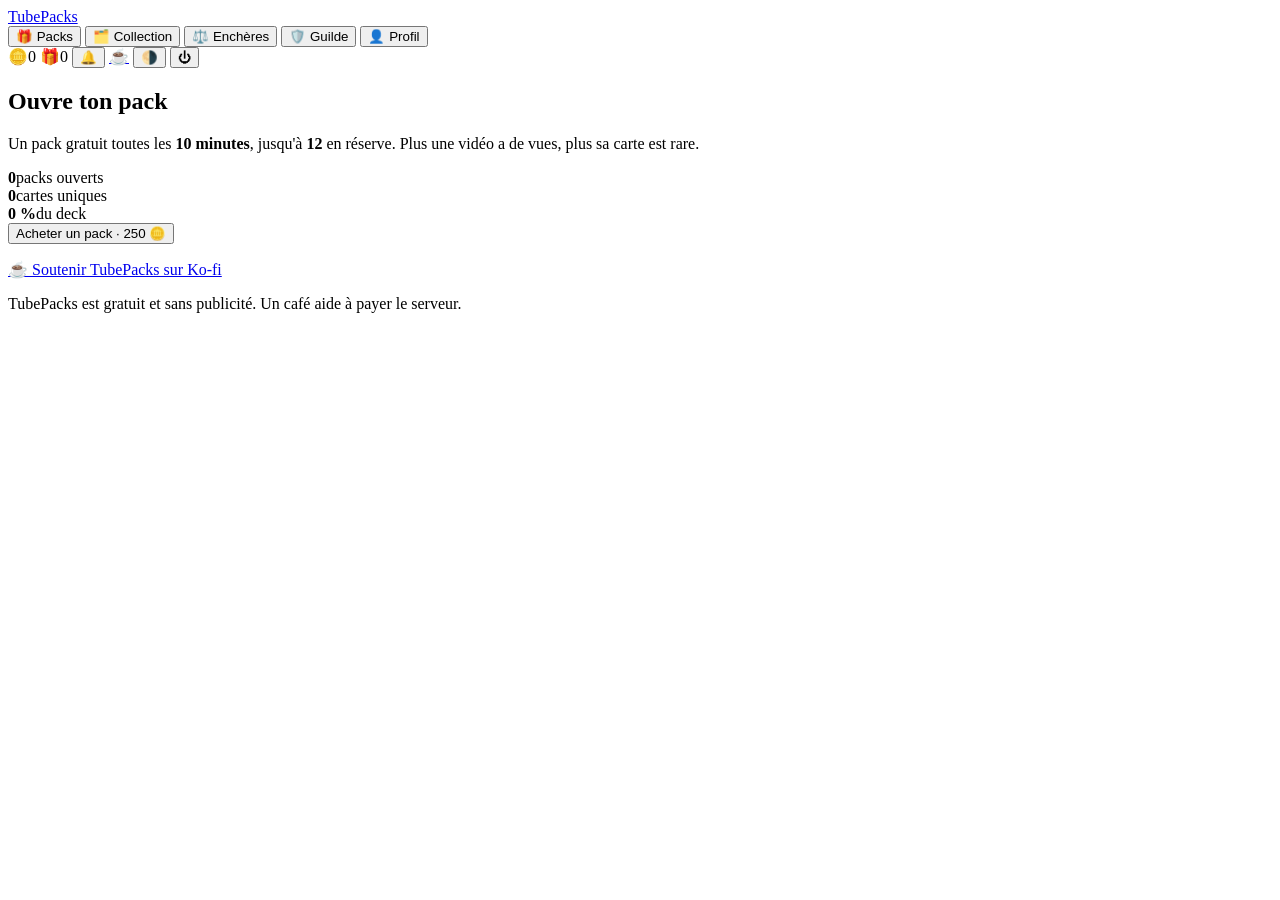
==== commit 0260a7c2: "web app and kofi" ====
--- a/web/static/index.html
+++ b/web/static/index.html
@@ -4,7 +4,15 @@
 <meta charset="utf-8">
 <meta name="viewport" content="width=device-width, initial-scale=1">
 <title>TubePacks</title>
-<link rel="icon" href="data:image/svg+xml,<svg xmlns=%22http://www.w3.org/2000/svg%22 viewBox=%220 0 100 100%22><text y=%22.9em%22 font-size=%2290%22>🎴</text></svg>">
+<meta name="theme-color" content="#14162F">
+<meta name="description" content="Ouvre des packs, collectionne les vidéos YouTube françaises et revends tes doublons aux enchères.">
+<link rel="manifest" href="/manifest.webmanifest">
+<link rel="icon" href="/static/icon-192.png">
+<link rel="apple-touch-icon" href="/static/apple-touch-icon.png">
+<meta name="apple-mobile-web-app-capable" content="yes">
+<meta name="apple-mobile-web-app-title" content="TubePacks">
+<meta name="apple-mobile-web-app-status-bar-style" content="black-translucent">
+<meta name="mobile-web-app-capable" content="yes">
 <link rel="preconnect" href="https://fonts.googleapis.com">
 <link rel="preconnect" href="https://fonts.gstatic.com" crossorigin>
 <link href="https://fonts.googleapis.com/css2?family=Bricolage+Grotesque:opsz,wght@12..96,500;12..96,800&family=Figtree:wght@400;600;700;800&display=swap" rel="stylesheet">
@@ -19,6 +27,7 @@
       <button data-view="packs" aria-current="true">🎁 Packs</button>
       <button data-view="coll">🗂️ Collection</button>
       <button data-view="market">⚖️ Enchères</button>
+      <button data-view="guild">🛡️ Guilde</button>
       <button data-view="profile">👤 Profil</button>
       <button data-view="admin" hidden>🛠️ Admin</button>
     </nav>
@@ -26,6 +35,8 @@
       <span class="pill coins" title="Pièces"><span aria-hidden="true">🪙</span><span id="wCoins">0</span></span>
       <span class="pill tick" title="Packs disponibles"><span aria-hidden="true">🎁</span><span id="wPacks">0</span><small id="wTimer"></small></span>
       <button class="iconbtn" id="bell" aria-label="Notifications">🔔<span class="dot" id="bellDot" hidden>0</span></button>
+      <a class="iconbtn kofi" id="kofi" href="https://ko-fi.com/eirblast" target="_blank" rel="noopener"
+         aria-label="Soutenir TubePacks sur Ko-fi" title="Soutenir TubePacks sur Ko-fi">☕</a>
       <button class="iconbtn" id="themeBtn" aria-label="Changer de thème">🌗</button>
       <button class="iconbtn" id="logout" aria-label="Se déconnecter">⏻</button>
     </div>
@@ -111,6 +122,11 @@
     <div class="agrid" id="agrid"></div>
   </section>
 
+  <!-- ====== GUILDE ====== -->
+  <section id="view-guild" hidden>
+    <div id="guildBody"></div>
+  </section>
+
   <!-- ====== PROFIL ====== -->
   <section id="view-profile" hidden>
     <div id="profileBody"></div>
@@ -126,6 +142,7 @@
         <button data-a="settings">Réglages</button>
         <button data-a="sources">Sources</button>
         <button data-a="auctions">Enchères</button>
+        <button data-a="guilds">Guildes</button>
       </div>
     </div>
     <div id="adminBody"></div>
@@ -134,6 +151,26 @@
 </div>
 
 <div class="toast" id="toast" role="status" aria-live="polite"></div>
+
+<!-- Bandeau d'installation : proposé une fois, refusable définitivement. -->
+<div class="banner" id="installBanner" hidden role="dialog" aria-labelledby="installTitle">
+  <img src="/static/icon-192.png" alt="" width="46" height="46">
+  <div class="btext">
+    <b id="installTitle">Installe TubePacks</b>
+    <span id="installHow">Ajoute l'app à ton écran d'accueil : elle s'ouvre en plein écran, sans barre d'adresse.</span>
+  </div>
+  <div class="bactions">
+    <button class="btn small" id="installLater">Plus tard</button>
+    <button class="btn small primary" id="installGo">Ajouter</button>
+  </div>
+</div>
+
+<footer class="pagefoot">
+  <a href="https://ko-fi.com/eirblast" target="_blank" rel="noopener" class="kofibtn">
+    <span aria-hidden="true">☕</span> Soutenir TubePacks sur Ko-fi
+  </a>
+  <p class="note">TubePacks est gratuit et sans publicité. Un café aide à payer le serveur.</p>
+</footer>
 
 <dialog id="modal">
   <div class="head"><h3 id="modalTitle">…</h3><button class="iconbtn" id="modalX" aria-label="Fermer">✕</button></div>
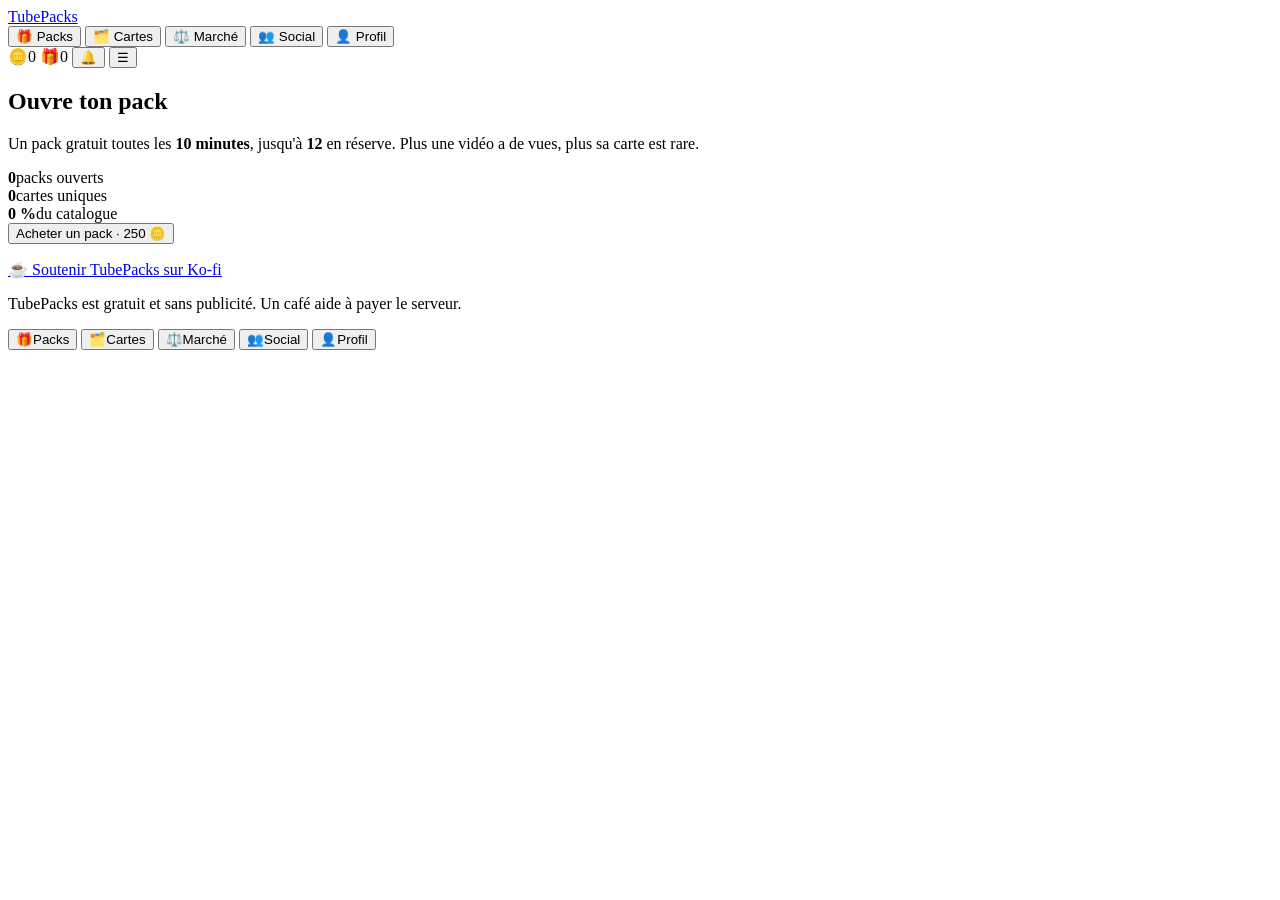
==== commit ab340876: "change social and stuff" ====
--- a/web/static/index.html
+++ b/web/static/index.html
@@ -2,7 +2,9 @@
 <html lang="fr">
 <head>
 <meta charset="utf-8">
-<meta name="viewport" content="width=device-width, initial-scale=1">
+<!-- viewport-fit=cover : en app installée sur iPhone, la page passe sous la barre d'état ;
+     les marges env(safe-area-inset-*) du CSS gardent le contenu hors de l'encoche. -->
+<meta name="viewport" content="width=device-width, initial-scale=1, viewport-fit=cover">
 <title>TubePacks</title>
 <meta name="theme-color" content="#14162F">
 <meta name="description" content="Ouvre des packs, collectionne les vidéos YouTube françaises et revends tes doublons aux enchères.">
@@ -20,30 +22,38 @@
 </head>
 <body>
 
-<div class="topbar">
+<header class="topbar">
   <div class="topin">
-    <a class="brand" href="/"><span class="mark" aria-hidden="true"><i></i></span>TubePacks</a>
-    <nav class="tabs" id="nav" aria-label="Sections">
-      <button data-view="packs" aria-current="true">🎁 Packs</button>
-      <button data-view="coll">🗂️ Collection</button>
-      <button data-view="market">⚖️ Enchères</button>
-      <button data-view="guild">🛡️ Guilde</button>
-      <button data-view="profile">👤 Profil</button>
-      <button data-view="admin" hidden>🛠️ Admin</button>
+    <a class="brand" href="/" aria-label="TubePacks, accueil"><span class="mark" aria-hidden="true"><i></i></span><span class="bname">TubePacks</span></a>
+    <!-- Navigation principale (bureau). Sur téléphone, c'est la barre d'onglets du bas. -->
+    <nav class="tabs" aria-label="Sections">
+      <button data-group="packs">🎁 Packs</button>
+      <button data-group="cards">🗂️ Cartes</button>
+      <button data-group="market">⚖️ Marché</button>
+      <button data-group="social">👥 Social<i class="ndot" hidden></i></button>
+      <button data-group="profile">👤 Profil</button>
+      <button data-group="admin" hidden>🛠️ Admin<i class="ndot" hidden></i></button>
     </nav>
     <div class="wallet">
       <span class="pill coins" title="Pièces"><span aria-hidden="true">🪙</span><span id="wCoins">0</span></span>
       <span class="pill tick" title="Packs disponibles"><span aria-hidden="true">🎁</span><span id="wPacks">0</span><small id="wTimer"></small></span>
       <button class="iconbtn" id="bell" aria-label="Notifications">🔔<span class="dot" id="bellDot" hidden>0</span></button>
-      <a class="iconbtn kofi" id="kofi" href="https://ko-fi.com/eirblast" target="_blank" rel="noopener"
-         aria-label="Soutenir TubePacks sur Ko-fi" title="Soutenir TubePacks sur Ko-fi">☕</a>
-      <button class="iconbtn" id="themeBtn" aria-label="Changer de thème">🌗</button>
-      <button class="iconbtn" id="logout" aria-label="Se déconnecter">⏻</button>
+      <button class="iconbtn" id="menuBtn" aria-label="Menu" aria-expanded="false" aria-controls="menu">☰</button>
     </div>
   </div>
+</header>
+
+<!-- Menu : réglages et liens secondaires, pour garder la barre du haut sur une ligne. -->
+<div class="menu" id="menu" hidden>
+  <button class="mitem" id="themeBtn"><span aria-hidden="true">🌗</span> Changer de thème</button>
+  <button class="mitem" id="installMenu" hidden><span aria-hidden="true">📲</span> Installer l'application</button>
+  <a class="mitem kofi" id="kofi" href="https://ko-fi.com/eirblast" target="_blank" rel="noopener"><span aria-hidden="true">☕</span> Soutenir sur Ko-fi</a>
+  <button class="mitem" data-go="admin" id="adminMenu" hidden><span aria-hidden="true">🛠️</span> Administration</button>
+  <button class="mitem danger" id="logout"><span aria-hidden="true">⏻</span> Se déconnecter</button>
 </div>
 
 <div class="wrap">
+  <div class="subnav" id="subnav" hidden></div>
 
   <!-- ====== PACKS ====== -->
   <section id="view-packs">
@@ -53,79 +63,93 @@
         <p>Un pack gratuit toutes les <b id="heroInterval">10 minutes</b>, jusqu'à <b id="heroMax">12</b> en réserve.
            Plus une vidéo a de vues, plus sa carte est rare.</p>
       </div>
-      <div class="stats" style="min-width:260px">
+      <div class="stats herostats">
         <div class="stat"><b id="sPacks">0</b><span>packs ouverts</span></div>
         <div class="stat"><b id="sOwned">0</b><span>cartes uniques</span></div>
-        <div class="stat"><b id="sPct">0 %</b><span>du deck</span></div>
+        <div class="stat"><b id="sPct">0 %</b><span>du catalogue</span></div>
       </div>
     </div>
-
-    <div class="panel row" style="margin-bottom:16px">
+    <div class="toolbar">
       <span class="note" id="poolInfo"></span>
       <span class="spacer"></span>
       <button class="btn small" id="buyPack">Acheter un pack · <span id="packPrice">250</span> 🪙</button>
     </div>
-
     <div class="table" id="table"></div>
     <div class="odds" id="odds"></div>
-    <p class="note" style="margin-top:14px" id="crawlInfo"></p>
+    <p class="note center" style="margin-top:14px" id="crawlInfo"></p>
   </section>
 
   <!-- ====== COLLECTION ====== -->
   <section id="view-coll" hidden>
-    <div class="hero">
-      <div><h1>Ma collection</h1><p id="collSummary">…</p></div>
-    </div>
-    <div class="panel row" style="margin-bottom:16px">
-      <div class="chips" id="collFilters"></div>
-      <span class="spacer"></span>
-      <input type="search" id="collSearch" placeholder="Titre ou chaîne…" style="width:min(220px,50vw)">
-      <select id="collSort" style="width:auto">
+    <div class="phead"><h1>Ma collection</h1><p id="collSummary">…</p></div>
+    <div class="chiprow" id="collFilters"></div>
+    <div class="toolbar">
+      <input type="search" id="collSearch" placeholder="Titre ou chaîne…" aria-label="Rechercher">
+      <select id="collSort" aria-label="Trier">
         <option value="views">Plus de vues</option>
         <option value="viewsAsc">Moins de vues</option>
         <option value="title">Titre A→Z</option>
         <option value="count">Exemplaires</option>
       </select>
-      <label class="chip" style="display:flex;align-items:center;gap:6px;cursor:pointer">
-        <input type="checkbox" id="onlyDupes" style="width:auto"> Doublons
-      </label>
-    </div>
+      <label class="toggle"><input type="checkbox" id="onlyDupes"> Doublons</label>
+    </div>
+    <p class="note hintline">Touche une carte pour la vendre, la recycler, l'échanger ou la mettre en vitrine.</p>
     <div class="cgrid" id="cgrid"></div>
-    <div class="row" style="justify-content:center;margin-top:16px" id="more"></div>
+    <div class="row center" style="margin-top:16px" id="more"></div>
+  </section>
+
+  <!-- ====== EXPLORATEUR ====== -->
+  <section id="view-explore" hidden>
+    <div class="phead"><h1>Explorateur</h1><p id="exSummary">Toutes les cartes du jeu.</p></div>
+    <div class="chiprow" id="exTiers"></div>
+    <div class="toolbar">
+      <input type="search" id="exSearch" placeholder="Titre ou chaîne…" aria-label="Rechercher">
+      <select id="exSort" aria-label="Trier">
+        <option value="views">Plus de vues</option>
+        <option value="views_asc">Moins de vues</option>
+        <option value="title">Titre A→Z</option>
+        <option value="channel">Chaîne A→Z</option>
+      </select>
+      <select id="exOwned" aria-label="Filtrer">
+        <option value="all">Toutes</option>
+        <option value="mine">Possédées</option>
+        <option value="missing">Manquantes</option>
+      </select>
+    </div>
+    <div class="cgrid" id="exGrid"></div>
+    <div class="pager" id="exPager"></div>
   </section>
 
   <!-- ====== ENCHÈRES ====== -->
   <section id="view-market" hidden>
-    <div class="hero">
-      <div><h1>Hôtel des ventes</h1><p id="marketSub">Mets tes doublons aux enchères, rafle les cartes qui te manquent.</p></div>
-    </div>
-    <div class="row" style="margin-bottom:14px">
-      <div class="segmented" id="marketTabs">
-        <button data-m="all" aria-pressed="true">Toutes les ventes</button>
-        <button data-m="selling">Mes ventes</button>
-        <button data-m="bidding">Mes mises</button>
-        <button data-m="history">Historique</button>
+    <div class="phead"><h1>Hôtel des ventes</h1><p id="marketSub">Mets tes doublons aux enchères, rafle les cartes qui te manquent.</p></div>
+    <div class="segmented scroll" id="marketTabs">
+      <button data-m="all" aria-pressed="true">Toutes</button>
+      <button data-m="selling">Mes ventes</button>
+      <button data-m="bidding">Mes mises</button>
+      <button data-m="history">Historique</button>
+    </div>
+    <div id="marketFilters">
+      <div class="chiprow" id="marketTiers"></div>
+      <div class="toolbar">
+        <input type="search" id="marketSearch" placeholder="Titre ou chaîne…" aria-label="Rechercher">
+        <select id="marketSort" aria-label="Trier">
+          <option value="ending">Fin imminente</option>
+          <option value="recent">Plus récentes</option>
+          <option value="cheap">Prix croissant</option>
+          <option value="rich">Prix décroissant</option>
+          <option value="views">Plus de vues</option>
+        </select>
       </div>
     </div>
-    <div class="panel row" id="marketFilters" style="margin-bottom:16px">
-      <div class="chips" id="marketTiers"></div>
-      <span class="spacer"></span>
-      <input type="search" id="marketSearch" placeholder="Titre ou chaîne…" style="width:min(220px,50vw)">
-      <select id="marketSort" style="width:auto">
-        <option value="ending">Fin imminente</option>
-        <option value="recent">Plus récentes</option>
-        <option value="cheap">Prix croissant</option>
-        <option value="rich">Prix décroissant</option>
-        <option value="views">Plus de vues</option>
-      </select>
-    </div>
     <div class="agrid" id="agrid"></div>
   </section>
 
-  <!-- ====== GUILDE ====== -->
-  <section id="view-guild" hidden>
-    <div id="guildBody"></div>
-  </section>
+  <!-- ====== SOCIAL ====== -->
+  <section id="view-friends" hidden><div id="friendsBody"></div></section>
+  <section id="view-trades" hidden><div id="tradesBody"></div></section>
+  <section id="view-duels" hidden><div id="duelsBody"></div></section>
+  <section id="view-guild" hidden><div id="guildBody"></div></section>
 
   <!-- ====== PROFIL ====== -->
   <section id="view-profile" hidden>
@@ -134,21 +158,36 @@
 
   <!-- ====== ADMIN ====== -->
   <section id="view-admin" hidden>
-    <div class="hero"><div><h1>Administration</h1><p>Réservé aux administrateurs : joueurs, économie, sources du worker et enchères.</p></div></div>
-    <div class="row" style="margin-bottom:14px">
-      <div class="segmented" id="adminTabs">
-        <button data-a="overview" aria-pressed="true">Vue d'ensemble</button>
-        <button data-a="users">Joueurs</button>
-        <button data-a="settings">Réglages</button>
-        <button data-a="sources">Sources</button>
-        <button data-a="auctions">Enchères</button>
-        <button data-a="guilds">Guildes</button>
-      </div>
+    <div class="phead"><h1>Administration</h1><p>Joueurs, économie, signalements, sources du worker.</p></div>
+    <div class="segmented scroll" id="adminTabs">
+      <button data-a="overview" aria-pressed="true">Vue d'ensemble</button>
+      <button data-a="reports">Signalements<i class="ndot" id="reportsDot" hidden></i></button>
+      <button data-a="blacklist">Liste noire</button>
+      <button data-a="users">Joueurs</button>
+      <button data-a="settings">Réglages</button>
+      <button data-a="sources">Sources</button>
+      <button data-a="auctions">Enchères</button>
+      <button data-a="guilds">Guildes</button>
     </div>
     <div id="adminBody"></div>
   </section>
 
+  <footer class="pagefoot">
+    <a href="https://ko-fi.com/eirblast" target="_blank" rel="noopener" class="kofibtn">
+      <span aria-hidden="true">☕</span> Soutenir TubePacks sur Ko-fi
+    </a>
+    <p class="note">TubePacks est gratuit et sans publicité. Un café aide à payer le serveur.</p>
+  </footer>
 </div>
+
+<!-- Barre d'onglets du bas (téléphone). -->
+<nav class="bottomnav" aria-label="Sections">
+  <button data-group="packs"><span aria-hidden="true">🎁</span>Packs</button>
+  <button data-group="cards"><span aria-hidden="true">🗂️</span>Cartes</button>
+  <button data-group="market"><span aria-hidden="true">⚖️</span>Marché</button>
+  <button data-group="social"><span aria-hidden="true">👥</span>Social<i class="ndot" hidden></i></button>
+  <button data-group="profile"><span aria-hidden="true">👤</span>Profil</button>
+</nav>
 
 <div class="toast" id="toast" role="status" aria-live="polite"></div>
 
@@ -165,13 +204,6 @@
   </div>
 </div>
 
-<footer class="pagefoot">
-  <a href="https://ko-fi.com/eirblast" target="_blank" rel="noopener" class="kofibtn">
-    <span aria-hidden="true">☕</span> Soutenir TubePacks sur Ko-fi
-  </a>
-  <p class="note">TubePacks est gratuit et sans publicité. Un café aide à payer le serveur.</p>
-</footer>
-
 <dialog id="modal">
   <div class="head"><h3 id="modalTitle">…</h3><button class="iconbtn" id="modalX" aria-label="Fermer">✕</button></div>
   <div class="body" id="modalBody"></div>
